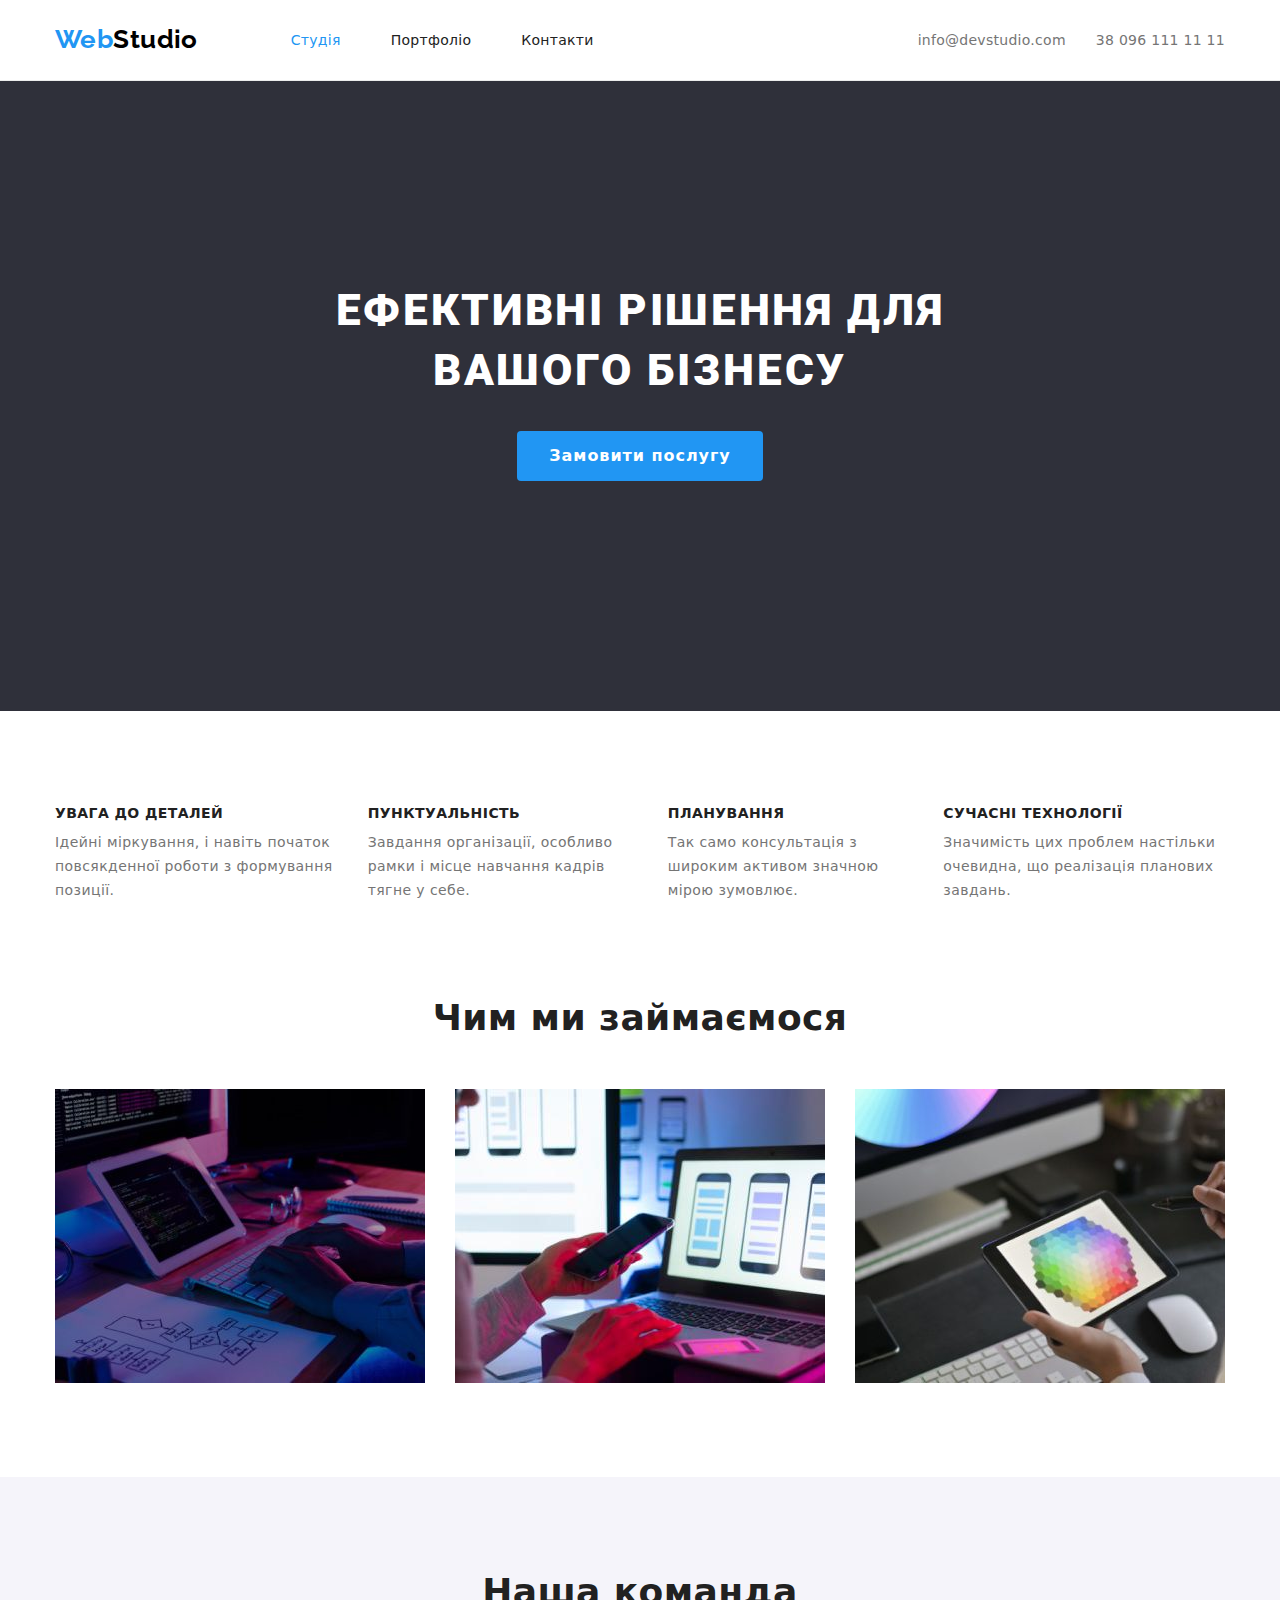
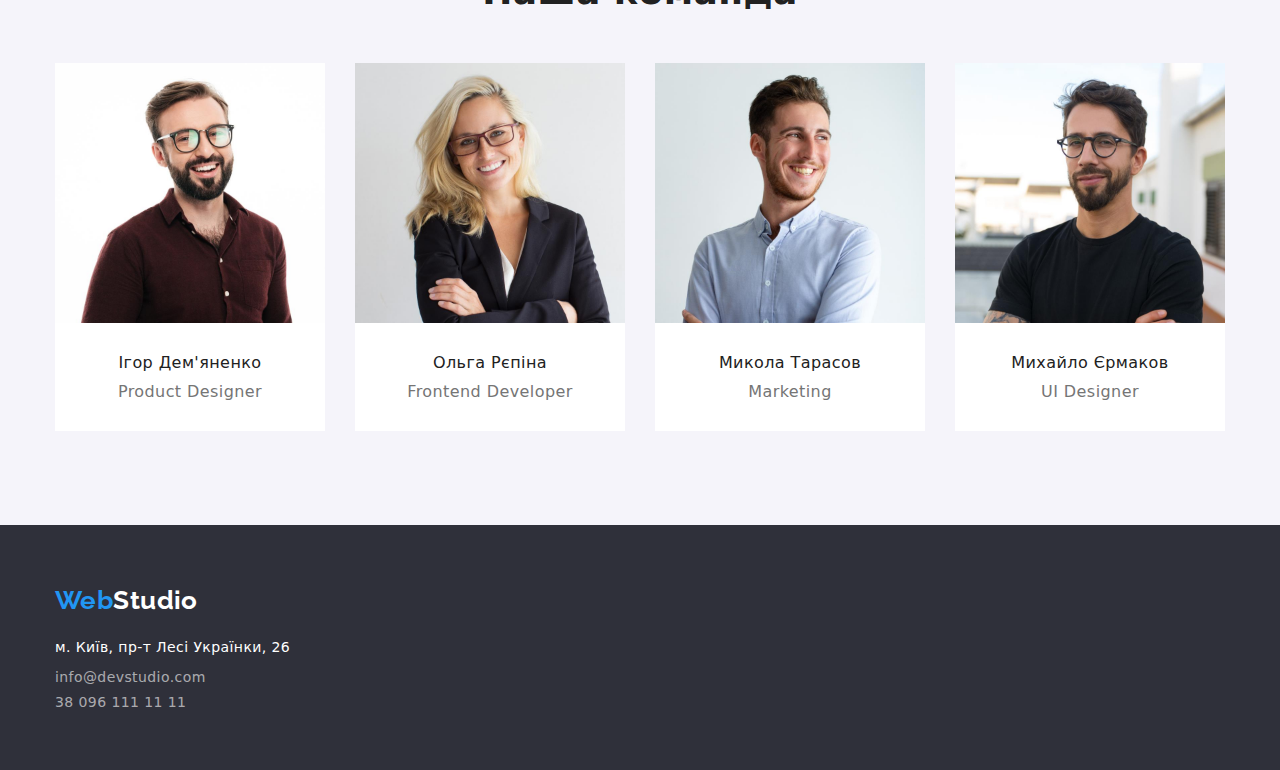
==== index.html @ 90febdc0 "Initial commit" ====
<!DOCTYPE html>
<html lang="uk">
<head>
    <meta charset="UTF-8">
    <meta http-equiv="X-UA-Compatible" content="IE=edge">
    <meta name="viewport" content="width=device-width, initial-scale=1.0">
    <title>Студія</title>
    <link rel="preconnect" href="https://fonts.googleapis.com" />
    <link rel="preconnect" href="https://fonts.gstatic.com" crossorigin />
    <link href="https://fonts.googleapis.com/css2?family=Raleway:wght@700&family=Roboto:wght@400;500;700;900&display=swap" rel="stylesheet" />
    <link rel="stylesheet" href="https://cdnjs.cloudflare.com/ajax/libs/modern-normalize/1.1.0/modern-normalize.css" integrity="sha512-Y0MM+V6ymRKN2zStTqzQ227DWhhp4Mzdo6gnlRnuaNCbc+YN/ZH0sBCLTM4M0oSy9c9VKiCvd4Jk44aCLrNS5Q==" crossorigin="anonymous" referrerpolicy="no-referrer" />
    <link rel="stylesheet" href="./css/styles.css" /><link rel="stylesheet" href="https://cdnjs.cloudflare.com/ajax/libs/modern-normalize/1.1.0/modern-normalize.css" integrity="sha512-Y0MM+V6ymRKN2zStTqzQ227DWhhp4Mzdo6gnlRnuaNCbc+YN/ZH0sBCLTM4M0oSy9c9VKiCvd4Jk44aCLrNS5Q==" crossorigin="anonymous" referrerpolicy="no-referrer"/>    <title>Студія</title>
</head>
<body>
    <header class="header">
        <div class="container link-item">
              <nav class="nav">
            <a class="text" href="/"><span class="web">Web</span>Studio</a>
            <ul class="header-container">
                <li class="item"><a class="header-nav-link courrent" href="./index.html">Студія</a>
        </li>
                <li class="item">
                 <a class="header-nav-link" href="./portfolio.html">
                 Портфоліо
                 </a>
             </li>
                <li class="item">
<a class="header-nav-link" href="#">
                    Контакти</a>
            </li>
            </ul>
            </nav>
        
            <ul class="link-item contacts-flex">
                <li>
                <a class="contacts" href="mailto:info@devstudio.com">info@devstudio.com</a>
            </li>
            <li>
                <a class="contacts" href="tel:+380961111111">38 096 111 11 11</a>
            </li>
            </ul>
        </div>
    
    </header>
<main>
    
        <section class="color-section">



            <div class="container">

            <h1 class="hero">Ефективні рішення для вашого бізнесу</h1>
            <button class="button-section-index" type="button">
            Замовити послугу </button>   
        </section>


    <section class="section">
        
        <div class="container">

        <h2 hidden>Наші переваги</h2>
        <ul class="section-paragraph">
            <li class="item-perevagu">
                <h3 class="section-title-benefits">УВАГА ДО ДЕТАЛЕЙ</h3>
                <p class="paragraph-title-benefits">
                    Ідейні міркування, і навіть початок повсякденної роботи з формування позиції.
                </p>
            </li>
            <li class="item-perevagu">
                <h3 class="section-title-benefits">ПУНКТУАЛЬНІСТЬ</h3>
                <p class="paragraph-title-benefits">
                    Завдання організації, особливо рамки і місце навчання кадрів тягне у себе.
                </p>
            </li>
            <li class="item-perevagu">
                <h3 class="section-title-benefits">ПЛАНУВАННЯ</h3>
                <p class="paragraph-title-benefits">
                    Так само консультація з широким активом значною мірою зумовлює.
                </p>
            </li>
            <li class="item-perevagu">
                <h3 class="section-title-benefits">СУЧАСНІ ТЕХНОЛОГІЇ</h3>
                <p class="paragraph-title-benefits">
                    Значимість цих проблем настільки очевидна, що реалізація планових завдань.
                </p>
            </li>
        </ul>
        </div>
    </section>

    <section class="padding-zero">
        <div class="container">
        <div class="third-pad">
        <h2 class="section-title-text">Чим ми займаємося</h2>
        </div>
        <ul class="gap-list">
            <li class="box-item">
                <img src="./images/box1.jpg" alt="Десктопні програми" width=370  height="294" />
            </li>
            <li class="box-item">
                <img src="./images/box2.jpg" alt="Мобільні програми" width=370  height="294" />
            </li>
            <li class="box-item">
                <img src="./images/box3.jpg" alt="Дизайнерські рішення" width=370  height="294" />
            </li>
        </ul>
        </div>
    </section>

    <section class="section fon">
        <div class="container">
        <h2 class="section-title-text-last">Наша команда</h2>

        <ul class="gap-list">
                <li class="item-pers">
            <img src="./images/pers1.jpg" alt="Ігор Дем'яненко"  width=270  height="260">
                <div class="profession-size">
                    <h3 class="section-name">Ігор Дем'яненко</h3>
                    <p class="profession">Product Designer</p>
                </div>    
            </li>
            <li class="item-pers">
                <img src="./images/pers2.jpg" alt="Ольга Рєпіна"  width=270  height="260">
                <div class="profession-size"> 
                    <h3 class="section-name">Ольга Рєпіна</h3>
                    <p class="profession">Frontend Developer</p>
                </div>    
            </li>
            <li class="item-pers">
                <img src="./images/pers3.jpg" alt="Микола Тарасов"  width=270  height="260">
                <div class="profession-size"> 
                    <h3 class="section-name">Микола Тарасов</h3>
                    <p class="profession">Marketing</p>
                </div>    
            </li>
            <li class="item-pers">
                <img src="./images/pers4.jpg" alt="Михайло Єрмаков"  width=270  height="260">
                <div class="profession-size">
                    <h3 class="section-name">Михайло Єрмаков</h3>
                    <p class="profession">UI Designer</p>
                </div>    
            </li>
        </ul>
    </div>  
    </section>

</main>
    
        <footer class="footer-fon">
            <div class="container">
            <a href="/" class=logo-footer>
                <span class="web">Web</span><span class="studio-white">Studio</span>
            </a>
            <address>

                <ul>
                    <li class="item-footer">
                        <a class="footer-google" href="https://goo.gl/maps/ibuLNQxGVC2uv8bN8">м. Київ, пр-т Лесі Українки, 26</a>
                    </li>
                    <li class="item-footer">
                        <a class="footer-text" href="mailto:info@devstudio.com">info@devstudio.com</a>
                    </li>
                    <li>
                        <a class="footer-text" href="tel:+380961111111">38 096 111 11 11</a>
                    </li>
                </ul>
            
            </address>
        </div>

        </footer>
</body>
</html>
---- css/styles.css ----
:root
{
    --blue: #2196F3;
    --white: #ffffff;
    --gray: #757575;
    --footer: rgba(255, 255, 255, 0.6);
    --logo-blk: #000000;
    --fon-footer: #2F303A;
    --botton-two: #F5F4FA;
    --border: #EEEEEE;
    

}
h1,
h2,
h3,
h4,
h5,
h6,
p 
{
    margin: 0;
}
ul
{
    list-style: none;
    margin: 0;
    padding: 0;
}
body{
    font-family: 'Roboto', sans-serif;
    font-size: 14px;
    letter-spacing: 0.03em;
    color: #212121;

}
img
{
    display: block;
}
.text 
{
    text-decoration: none;



}


.cards {
border: 1px solid var(--border);
}

.header-nav-link

{
text-decoration: none;
color:inherit ;
font-weight: 500;
line-height: 1.1428;
letter-spacing: 0.02em;
padding-top: 32px;
padding-bottom: 32px;
display: flex;



}

.header-nav-link:hover
{
color: var(--blue);

}
.contacts:hover
{
color: var(--blue);}

.courrent
{
    color: var(--blue);
}
.web
{
font-family: 'Raleway';
font-weight: 700;
font-size: 26px;
line-height: 1.1923;
color: var(--blue);}
.header
{
border-bottom: 1px solid #ECECEC;;
}
.nav{
display: flex;
margin-right: auto;
}
.text {
font-family: 'Raleway';
font-weight: 700;
font-size: 26px;
line-height: 1.1923;
color: var(--logo-blk);
display: flex;
margin-right: 93px;
padding-top: 24px;
padding-bottom: 25px;


}
.fon
{
    background-color: var(--botton-two);
}
.studio-white {
font-family: 'Raleway';
font-weight: 700;
font-size: 26px;
line-height: 1.1923;
color: var(--white);

}

.footer-fon
{
padding:60px 0;
background-color: var(--fon-footer);



}

.contacts
{
    font-weight: 500;
    line-height: 1.1428;
    letter-spacing: 0.02em;
    color: var(--gray);
    text-decoration: none;
    display: inline-block;
    padding-top: 32px;
    padding-bottom: 32px;
}
.padding-zero{
padding-top: 0;   
padding-bottom: 94px; 
}




.hero {
    font-family: 'Roboto';
    font-weight: 900;
    font-size: 44px;
    line-height: 1.3636; 
    letter-spacing: 0.06em;
    text-transform: uppercase;
    color: var(--white);
    width: 696px;
    margin-left: auto;
    margin-right: auto;
    text-align: center;
    margin-bottom: 30px;
}
.color-section
{
    padding: 200px 0;
    background: var(--fon-footer);
}
.button-section-index
{
font-weight: 700;
font-size: 16px;
line-height: 1.875;
letter-spacing: 0.06em;
cursor: pointer;
background: var(--blue);
color: var(--white);
border-radius: 4px;
border: none;
padding: 10px 32px;
min-width: 216px;
text-align: center;
margin-left: auto;
margin-right: auto;
display: flex;
justify-content: center;
margin-bottom: 30px;
}
.third-pad
{
padding-top: 0;
}

.button-first
{
    margin-left: auto;
    margin-right: auto;
    display: flex;
    justify-content: center;
}
.item-perevagu
{
flex-basis: calc(100% - 90px)/4;
}
.paragraph-title-benefits
{
font-weight: 400;
line-height: 1.7142;


color: var(--gray);
}
.section-title-benefits
{
font-size: 14px;
line-height: 1.1428;
margin-bottom: 10px;
}
.section-title-text
{
font-size: 36px;
line-height: 1.1666;
margin-bottom: 50px;
text-align: center;
}
.section-title-text-last
{
font-size: 36px;
line-height: 1.1666;
margin-bottom: 50px;
margin-left: auto;
margin-right: auto;
text-align: center;
}


.gap-list
{
    display: flex;
    gap: 30px;
}
.box-item
{
    width: calc((100% - 60px)/3);
}
.item-pers
{
    width: calc((100% - 9px)/4);
    background-color: var(--white);
    
}
.footer-google
{
font-weight: normal;
line-height: 1.7142;
color: var(--white);
text-decoration: none;
}
.item-footer {
margin-bottom: 9px;
}



.footer-text
{
        font-weight: normal;
        line-height: 0.5833;
        text-decoration: none;
        color: var(--footer);
}
.profession-size
{
    padding-bottom: 30px;
    padding-top: 30px;
    
}
.section-name
{
font-weight: 500;
font-size: 16px;
line-height: 1.1875;
margin-bottom: 10px; 
text-align: center;
}
.profession
{
font-size: 16px;
line-height: 1.1875;
color: var(--gray);
text-align: center;
}


.button-portfolio {
font-family: inherit;
cursor: pointer;
font-weight: 500;
font-size: 16px;
line-height: 1.625;
background: var(--botton-two);
border: none;
padding: 6px 22px;
text-align: center;
border-radius: 4px;
}
.button-portfolio:hover,
.button-portfolio:focus
{
background-color: var(--blue);
color: var(--white);
}
.portfolio-title {
font-size: 18px;
line-height: 2;
letter-spacing: 0.06em;
margin-bottom: 4px;
}
.portfolio-paragraf {
    font-weight: 400;
    font-size: 16px;
    line-height: 1.875;
    color: var(--gray); 
}


address
{
    font-style: normal;
}
.container
{
width: 1200px;
padding-left: 15px;
padding-right: 15px;
margin: 0 auto;


}
.section
{
padding-top: 94px;
padding-bottom: 94px; 
}
.img-port
{
    padding: 20px 24px;
    border: 1px solid var(--border);
    border-top: none;
}

.portt {
    display: flex;
    gap: 30px;
    flex-wrap: wrap;
}
.item-portfolio {
    width: calc((100% - 60px)/3); }
    
.section-paragraph
{
    display: flex;
    gap: 30px;
}
.button-list
{
    display: flex;
    margin-bottom: 50px;
    gap:8px;
    justify-content: center;
}



.link-item
{
    display: flex;
}
.header-container
{
    gap: 50px;
    display: flex;
    text-align: center;
    

}

.contacts-flex
{
    
    gap: 30px;
}
.logo-footer
{
    display: block;
    margin-bottom: 20px;
    text-decoration: none;

}
.footer-google:hover
{
    color: var(--blue);
}
.footer-text:hover
{
    color: var(--blue);

}
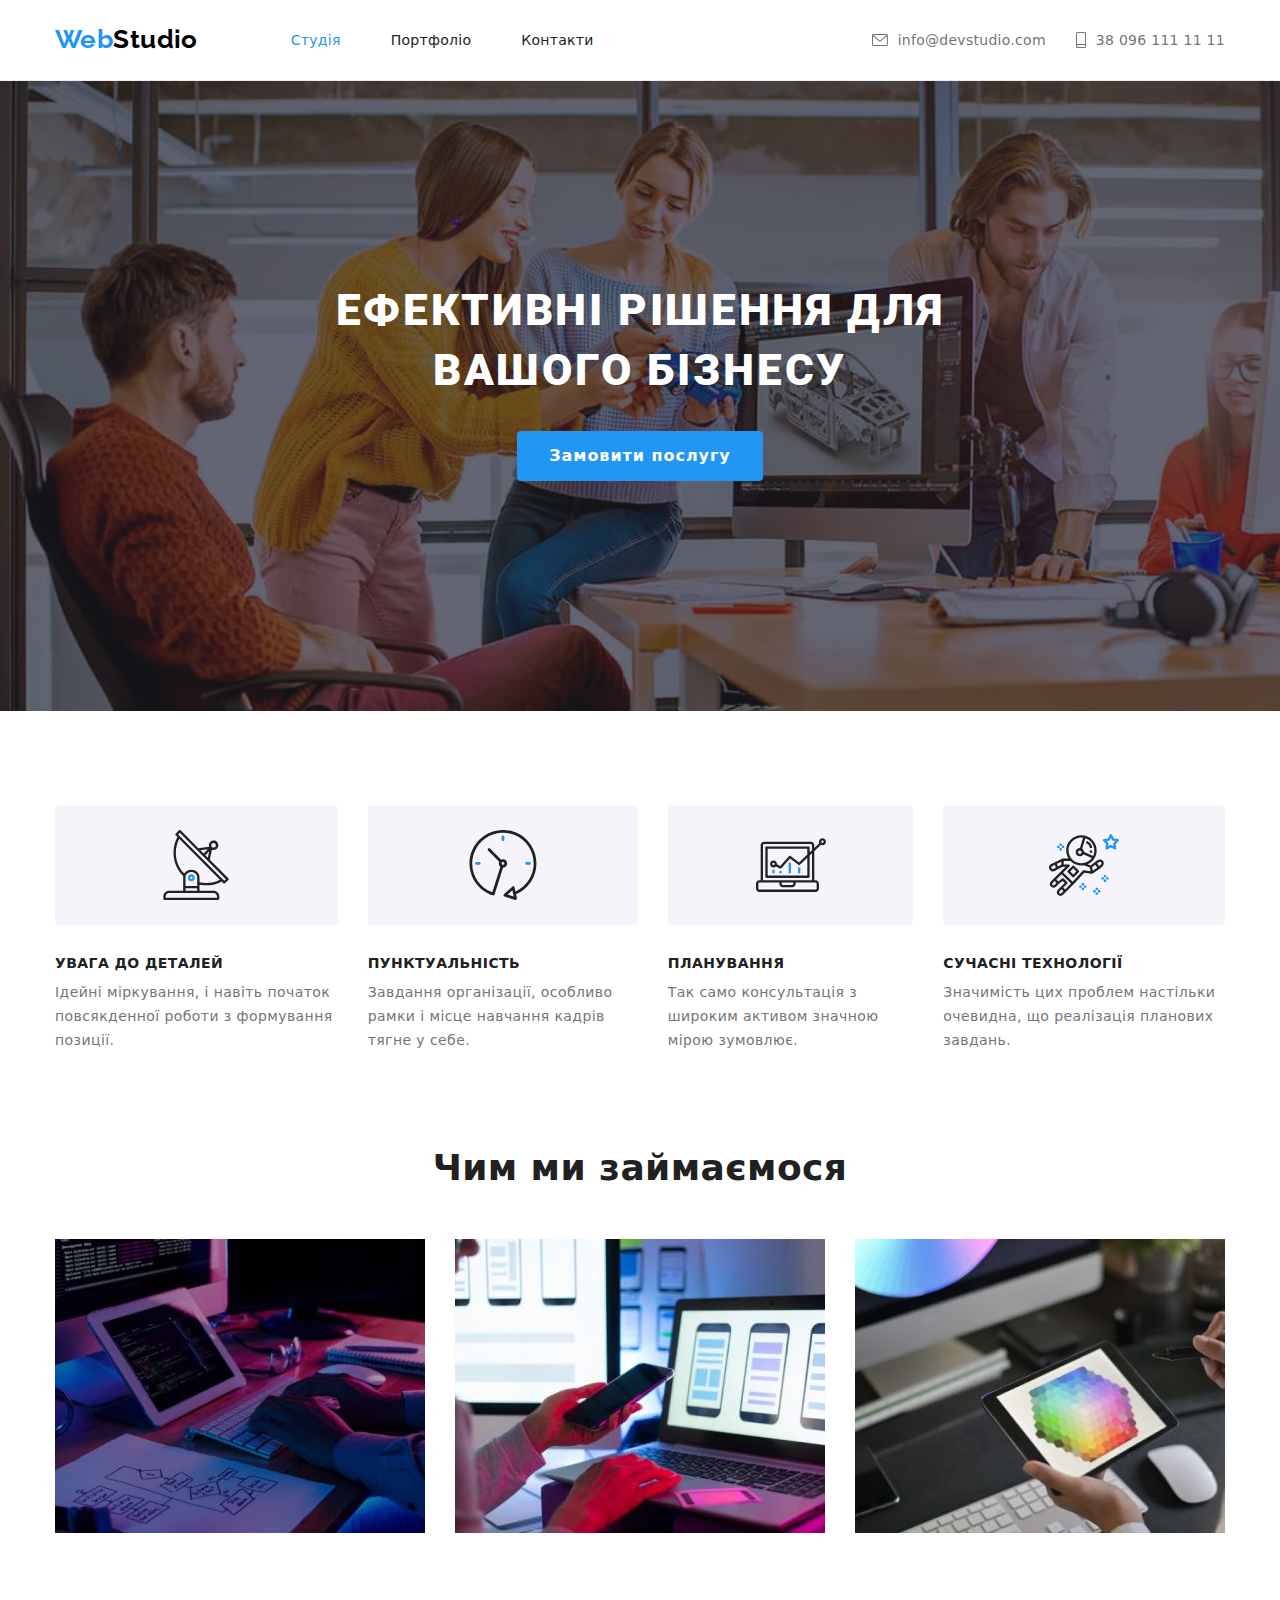
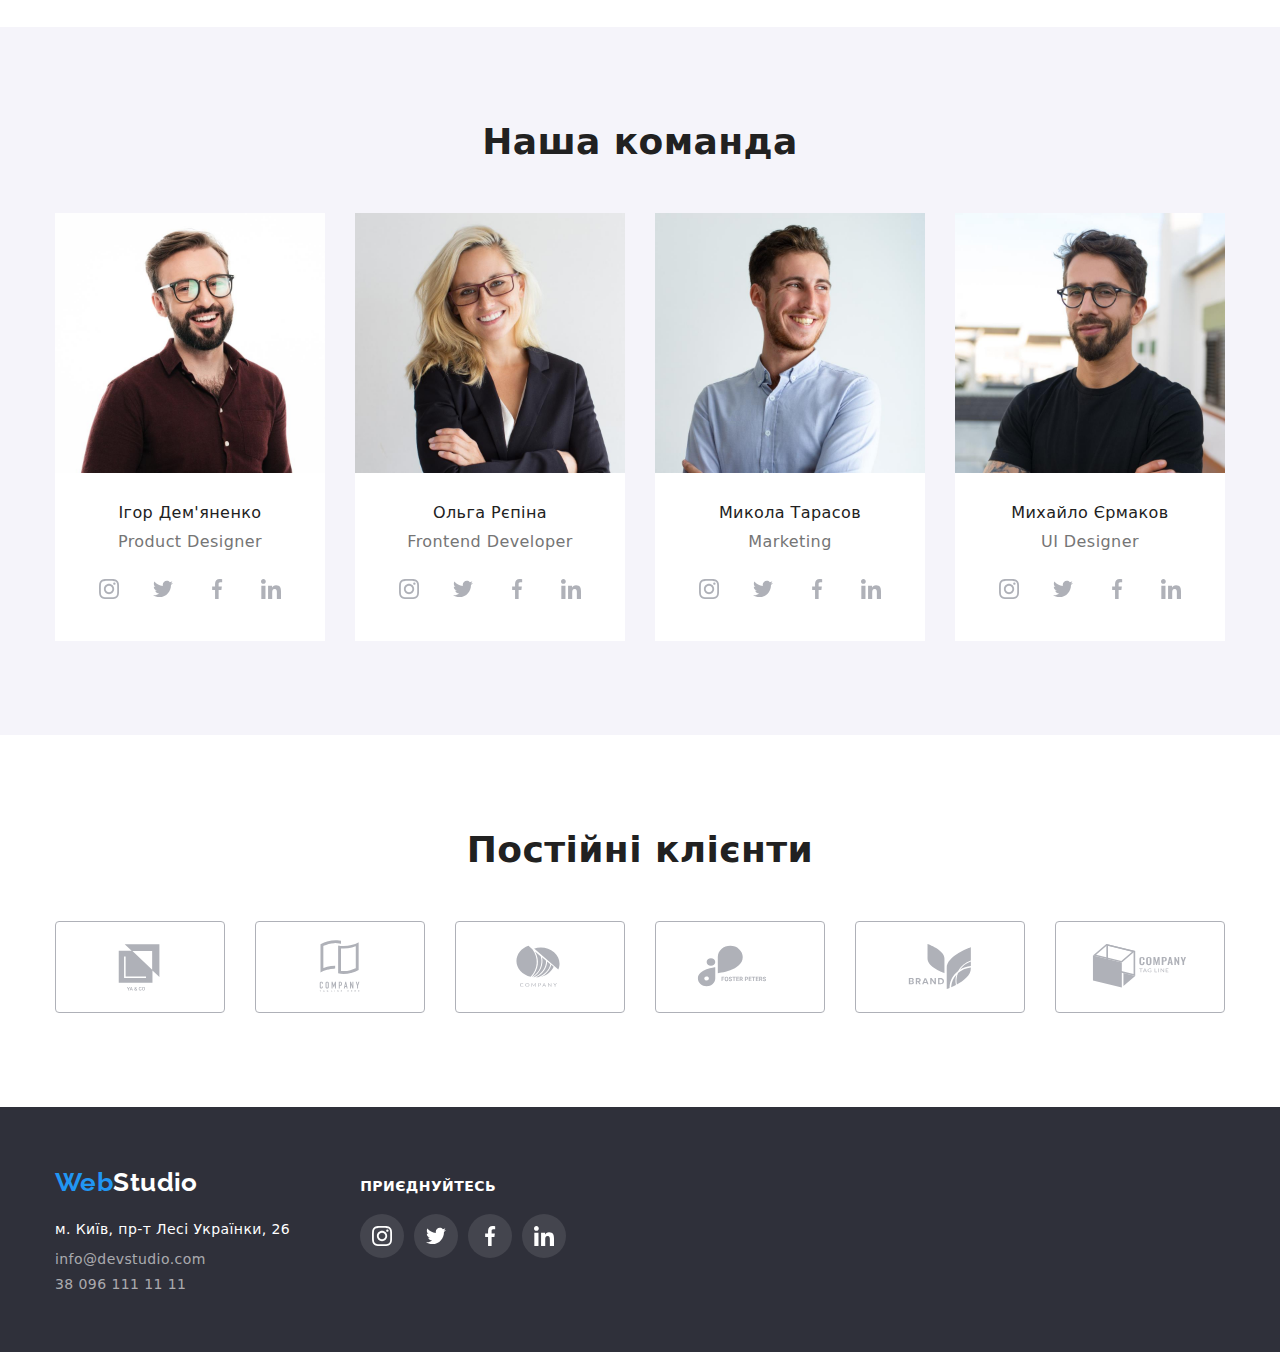
==== commit 96673332: "04 hw" ====
--- a/index.html
+++ b/index.html
@@ -9,7 +9,7 @@
     <link rel="preconnect" href="https://fonts.gstatic.com" crossorigin />
     <link href="https://fonts.googleapis.com/css2?family=Raleway:wght@700&family=Roboto:wght@400;500;700;900&display=swap" rel="stylesheet" />
     <link rel="stylesheet" href="https://cdnjs.cloudflare.com/ajax/libs/modern-normalize/1.1.0/modern-normalize.css" integrity="sha512-Y0MM+V6ymRKN2zStTqzQ227DWhhp4Mzdo6gnlRnuaNCbc+YN/ZH0sBCLTM4M0oSy9c9VKiCvd4Jk44aCLrNS5Q==" crossorigin="anonymous" referrerpolicy="no-referrer" />
-    <link rel="stylesheet" href="./css/styles.css" /><link rel="stylesheet" href="https://cdnjs.cloudflare.com/ajax/libs/modern-normalize/1.1.0/modern-normalize.css" integrity="sha512-Y0MM+V6ymRKN2zStTqzQ227DWhhp4Mzdo6gnlRnuaNCbc+YN/ZH0sBCLTM4M0oSy9c9VKiCvd4Jk44aCLrNS5Q==" crossorigin="anonymous" referrerpolicy="no-referrer"/>    <title>Студія</title>
+    <link rel="stylesheet" href="./css/styles.css" /><link rel="stylesheet" href="https://cdnjs.cloudflare.com/ajax/libs/modern-normalize/1.1.0/modern-normalize.css" integrity="sha512-Y0MM+V6ymRKN2zStTqzQ227DWhhp4Mzdo6gnlRnuaNCbc+YN/ZH0sBCLTM4M0oSy9c9VKiCvd4Jk44aCLrNS5Q==" crossorigin="anonymous" referrerpolicy="no-referrer"/>
 </head>
 <body>
     <header class="header">
@@ -33,10 +33,14 @@
         
             <ul class="link-item contacts-flex">
                 <li>
-                <a class="contacts" href="mailto:info@devstudio.com">info@devstudio.com</a>
+                <a class="contacts" href="mailto:info@devstudio.com"><svg class="header-icon" width="16" height="12">
+                    <use href="./images/icons.svg#icon-envelope"></use>
+                </svg> info@devstudio.com</a>
             </li>
             <li>
-                <a class="contacts" href="tel:+380961111111">38 096 111 11 11</a>
+                <a class="contacts" href="tel:+380961111111"><svg class="header-icon" width="10"  height="16">
+                    <use href="./images/icons.svg#icon-smartphone"></use>
+                </svg> 38 096 111 11 11</a>
             </li>
             </ul>
         </div>
@@ -46,13 +50,12 @@
     
         <section class="color-section">
 
-
-
-            <div class="container">
+     <div class="container">
 
             <h1 class="hero">Ефективні рішення для вашого бізнесу</h1>
             <button class="button-section-index" type="button">
             Замовити послугу </button>   
+     </div>
         </section>
 
 
@@ -63,24 +66,36 @@
         <h2 hidden>Наші переваги</h2>
         <ul class="section-paragraph">
             <li class="item-perevagu">
+                <div class="icon-wrap"> <svg width="70" height="70">
+                    <use href="./images/icons.svg#icon-antenna"></use>
+                </svg></div>
                 <h3 class="section-title-benefits">УВАГА ДО ДЕТАЛЕЙ</h3>
                 <p class="paragraph-title-benefits">
                     Ідейні міркування, і навіть початок повсякденної роботи з формування позиції.
                 </p>
             </li>
             <li class="item-perevagu">
+                <div class="icon-wrap"> <svg width="70" height="70">
+                    <use href="./images/icons.svg#icon-clock"></use>
+                </svg></div>
                 <h3 class="section-title-benefits">ПУНКТУАЛЬНІСТЬ</h3>
                 <p class="paragraph-title-benefits">
                     Завдання організації, особливо рамки і місце навчання кадрів тягне у себе.
                 </p>
             </li>
             <li class="item-perevagu">
+                <div class="icon-wrap"> <svg width="70" height="70">
+                    <use href="./images/icons.svg#icon-diagram"></use>
+                </svg></div>
                 <h3 class="section-title-benefits">ПЛАНУВАННЯ</h3>
                 <p class="paragraph-title-benefits">
                     Так само консультація з широким активом значною мірою зумовлює.
                 </p>
             </li>
             <li class="item-perevagu">
+                <div class="icon-wrap"> <svg width="70" height="70">
+                    <use href="./images/icons.svg#icon-astronaut"></use>
+                </svg></div>
                 <h3 class="section-title-benefits">СУЧАСНІ ТЕХНОЛОГІЇ</h3>
                 <p class="paragraph-title-benefits">
                     Значимість цих проблем настільки очевидна, що реалізація планових завдань.
@@ -90,7 +105,7 @@
         </div>
     </section>
 
-    <section class="padding-zero">
+    <section class="section padding-zero">
         <div class="container">
         <div class="third-pad">
         <h2 class="section-title-text">Чим ми займаємося</h2>
@@ -115,17 +130,78 @@
 
         <ul class="gap-list">
                 <li class="item-pers">
-            <img src="./images/pers1.jpg" alt="Ігор Дем'яненко"  width=270  height="260">
+            <img src="./images/pers1.jpg" alt="Ігор Дем'яненко"  width="270"  height="260">
                 <div class="profession-size">
                     <h3 class="section-name">Ігор Дем'яненко</h3>
                     <p class="profession">Product Designer</p>
-                </div>    
+                    <ul class="team-list-icon">
+                        <li class="team-icon-item">
+                            <a class="team-link-icon" href="/">
+                                <svg class="team-icon" width="20"  height="20">
+                                    <use href="./images/icons.svg#icon-instagram"></use>
+                                </svg>
+                            </a>
+                        </li>
+                        <li class="team-icon-item">
+                            <a class="team-link-icon" href="/">
+                                <svg class="team-icon" width="20"  height="20">
+                                    <use href="./images/icons.svg#icon-twittericon"></use>
+                                </svg>
+                            </a>
+                        </li>
+                        <li class="team-icon-item">
+                            <a class="team-link-icon" href="/">
+                                <svg class="team-icon" width="20"  height="20">
+                                    <use href="./images/icons.svg#icon-facebookicon"></use>
+                                </svg>
+                            </a>
+                        </li>
+                        <li class="team-icon-item">
+                            <a class="team-link-icon" href="/">
+                                <svg class="team-icon" width="20"  height="20">
+                                    <use href="./images/icons.svg#icon-linkedinicon"></use>
+                                </svg>
+                            </a>
+                        </li>
+                    </ul>
+                </div>
+                
             </li>
             <li class="item-pers">
                 <img src="./images/pers2.jpg" alt="Ольга Рєпіна"  width=270  height="260">
                 <div class="profession-size"> 
                     <h3 class="section-name">Ольга Рєпіна</h3>
                     <p class="profession">Frontend Developer</p>
+                    <ul class="team-list-icon">
+                        <li class="team-icon-item">
+                            <a class="team-link-icon" href="/">
+                                <svg class="team-icon" width="20"  height="20">
+                                    <use href="./images/icons.svg#icon-instagram"></use>
+                                </svg>
+                            </a>
+                        </li>
+                        <li class="team-icon-item">
+                            <a class="team-link-icon" href="/">
+                                <svg class="team-icon" width="20"  height="20">
+                                    <use href="./images/icons.svg#icon-twittericon"></use>
+                                </svg>
+                            </a>
+                        </li>
+                        <li class="team-icon-item">
+                            <a class="team-link-icon" href="/">
+                                <svg class="team-icon" width="20"  height="20">
+                                    <use href="./images/icons.svg#icon-facebookicon"></use>
+                                </svg>
+                            </a>
+                        </li>
+                        <li class="team-icon-item">
+                            <a class="team-link-icon" href="/">
+                                <svg class="team-icon" width="20"  height="20">
+                                    <use href="./images/icons.svg#icon-linkedinicon"></use>
+                                </svg>
+                            </a>
+                        </li>
+                    </ul>
                 </div>    
             </li>
             <li class="item-pers">
@@ -133,6 +209,36 @@
                 <div class="profession-size"> 
                     <h3 class="section-name">Микола Тарасов</h3>
                     <p class="profession">Marketing</p>
+                    <ul class="team-list-icon">
+                        <li class="team-icon-item">
+                            <a class="team-link-icon" href="/">
+                                <svg class="team-icon" width="20"  height="20">
+                                    <use href="./images/icons.svg#icon-instagram"></use>
+                                </svg>
+                            </a>
+                        </li>
+                        <li class="team-icon-item">
+                            <a class="team-link-icon" href="/">
+                                <svg class="team-icon" width="20"  height="20">
+                                    <use href="./images/icons.svg#icon-twittericon"></use>
+                                </svg>
+                            </a>
+                        </li>
+                        <li class="team-icon-item">
+                            <a class="team-link-icon" href="/">
+                                <svg class="team-icon" width="20"  height="20">
+                                    <use href="./images/icons.svg#icon-facebookicon"></use>
+                                </svg>
+                            </a>
+                        </li>
+                        <li class="team-icon-item">
+                            <a class="team-link-icon" href="/">
+                                <svg class="team-icon" width="20"  height="20">
+                                    <use href="./images/icons.svg#icon-linkedinicon"></use>
+                                </svg>
+                            </a>
+                        </li>
+                    </ul>
                 </div>    
             </li>
             <li class="item-pers">
@@ -140,16 +246,96 @@
                 <div class="profession-size">
                     <h3 class="section-name">Михайло Єрмаков</h3>
                     <p class="profession">UI Designer</p>
+                    <ul class="team-list-icon">
+                        <li class="team-icon-item">
+                            <a class="team-link-icon" href="/">
+                                <svg class="team-icon" width="20"  height="20">
+                                    <use href="./images/icons.svg#icon-instagram"></use>
+                                </svg>
+                            </a>
+                        </li>
+                        <li class="team-icon-item">
+                            <a class="team-link-icon" href="/">
+                                <svg class="team-icon" width="20"  height="20">
+                                    <use href="./images/icons.svg#icon-twittericon"></use>
+                                </svg>
+                            </a>
+                        </li>
+                        <li class="team-icon-item">
+                            <a class="team-link-icon" href="/">
+                                <svg class="team-icon" width="20"  height="20">
+                                    <use href="./images/icons.svg#icon-facebookicon"></use>
+                                </svg>
+                            </a>
+                        </li>
+                        <li class="team-icon-item">
+                            <a class="team-link-icon" href="/">
+                                <svg class="team-icon" width="20"  height="20">
+                                    <use href="./images/icons.svg#icon-linkedinicon"></use>
+                                </svg>
+                            </a>
+                        </li>
+                    </ul>
                 </div>    
+
             </li>
         </ul>
     </div>  
     </section>
-
+<section class="section">
+    <div class="container">
+        <h2 class="hero-last-section">Постійні клієнти</h2>
+        <ul class="clien-list">
+            <li class="clien-item">
+                <a class="link-clien" href="">
+                    <svg class="icon-client"  width="106"  height="60">
+                        <use href="./images/icons.svg#icon-logo1"></use>
+                    </svg>
+                </a>
+            </li>
+            <li class="clien-item">
+                <a class="link-clien" href="">
+                    <svg class="icon-client"  width="106"  height="60">
+                        <use href="./images/icons.svg#icon-logo2"></use>
+                    </svg>
+                </a>
+            </li>
+            <li class="clien-item">
+                <a class="link-clien" href="">
+                    <svg class="icon-client"  width="106"  height="60">
+                        <use href="./images/icons.svg#icon-logo3"></use>
+                    </svg>
+                </a>
+            </li>
+            <li class="clien-item">
+                <a class="link-clien" href="">
+                    <svg class="icon-client"  width="106"  height="60">
+                        <use href="./images/icons.svg#icon-logo4"></use>
+                    </svg>
+                </a>
+            </li>
+            <li class="clien-item">
+                <a class="link-clien" href="">
+                    <svg class="icon-client"  width="106"  height="60">
+                        <use href="./images/icons.svg#icon-logo5"></use>
+                    </svg>
+                </a>
+            </li>
+            <li class="clien-item">
+                <a class="link-clien" href="">
+                    <svg class="icon-client"  width="106"  height="60">
+                        <use href="./images/icons.svg#icon-logo6"></use>
+                    </svg>
+                </a>
+            </li>
+        </ul>
+    </div>
+</section>
 </main>
     
         <footer class="footer-fon">
-            <div class="container">
+            <div class="container foter-container">
+            <div class="address-wrap">
             <a href="/" class=logo-footer>
                 <span class="web">Web</span><span class="studio-white">Studio</span>
             </a>
@@ -166,9 +352,43 @@
                         <a class="footer-text" href="tel:+380961111111">38 096 111 11 11</a>
                     </li>
                 </ul>
-            
+              
             </address>
-        </div>
+            </div>
+            <div>
+            <p class="benefits-footer">приєднуйтесь</p>
+            <ul class="footer-soc-list">
+                <li class="footer-soc-item">
+                <a class="footer-soc-link" href="">
+                    <svg width="20" height="20" class="footer-soc-icon">
+                    <use href="./images/icons.svg#icon-instagram"></use>
+                    </svg>
+                </a>
+            </li>
+            <li class="footer-soc-item">
+                <a class="footer-soc-link" href="">
+                    <svg width="20" height="20" class="footer-soc-icon">
+                        <use href="./images/icons.svg#icon-twittericon"></use>
+                    </svg>
+                </a>
+            </li>
+            <li class="footer-soc-item">
+                <a class="footer-soc-link" href="">
+                    <svg width="20" height="20" class="footer-soc-icon">
+                        <use href="./images/icons.svg#icon-facebookicon"></use>
+                    </svg>
+                </a>
+            </li>
+            <li class="footer-soc-item">
+                <a class="footer-soc-link" href="">
+                    <svg width="20" height="20" class="footer-soc-icon">
+                        <use href="./images/icons.svg#icon-linkedinicon"></use>
+                    </svg>
+                </a>
+            </li>
+        </ul>
+        </div>
+            </div>
 
         </footer>
 </body>
--- a/css/styles.css
+++ b/css/styles.css
@@ -8,6 +8,8 @@
     --fon-footer: #2F303A;
     --botton-two: #F5F4FA;
     --border: #EEEEEE;
+    --icon-fill: #AFB1B8;
+    --icon-footer:rgba(255, 255, 255, 0.1);
     
 
 }
@@ -137,15 +139,19 @@
     letter-spacing: 0.02em;
     color: var(--gray);
     text-decoration: none;
-    display: inline-block;
+    display: flex;
+    align-items: center;
     padding-top: 32px;
     padding-bottom: 32px;
 }
-.padding-zero{
-padding-top: 0;   
-padding-bottom: 94px; 
-}
-
+
+.section.padding-zero{
+padding-top: 0;    
+}
+.header-icon{
+    margin-right: 10px;
+    fill: currentColor;
+}
 
 
 
@@ -166,8 +172,16 @@
 .color-section
 {
     padding: 200px 0;
-    background: var(--fon-footer);
-}
+    background-image: linear-gradient(rgba(47, 48, 58, 0.4), rgba(47, 48, 58, 0.4)
+    ), url(../images/imgsection.jpg);
+    max-width: 1600px;
+    background-repeat: no-repeat;
+    background-size: cover;
+    margin: 0 auto;
+    }
+    .icon-wrap{
+
+    }
 .button-section-index
 {
 font-weight: 700;
@@ -241,6 +255,7 @@
     display: flex;
     gap: 30px;
 }
+
 .box-item
 {
     width: calc((100% - 60px)/3);
@@ -291,9 +306,39 @@
 line-height: 1.1875;
 color: var(--gray);
 text-align: center;
-}
-
-
+margin-bottom: 16px;
+}
+.team-list-icon{
+    display: flex;
+    justify-content: center;
+    gap: 10px;
+
+}
+.team-icon-item{
+    width: 44px;
+    height: 44px;
+}
+.team-link-icon{
+    width: 100%;
+    height: 100%;
+    display: flex;
+    justify-content: center;
+    align-items: center;
+    color: var(--icon-fill);
+    border-radius: 50%;
+    background-color: transparent;
+    
+
+}
+.team-link-icon:hover, 
+.team-link-icon:focus
+{
+color: var(--white);
+background-color: var(--blue);
+}
+.team-icon{
+    fill: currentColor;
+}
 .button-portfolio {
 font-family: inherit;
 cursor: pointer;
@@ -311,6 +356,7 @@
 {
 background-color: var(--blue);
 color: var(--white);
+box-shadow: 0px 3px 1px rgba(0, 0, 0, 0.1), 0px 1px 2px rgba(0, 0, 0, 0.08), 0px 2px 2px rgba(0, 0, 0, 0.12);
 }
 .portfolio-title {
 font-size: 18px;
@@ -324,6 +370,53 @@
     line-height: 1.875;
     color: var(--gray); 
 }
+.item-portfolio-link
+{
+display: block;
+text-decoration: none;
+color: inherit;
+}
+.item-portfolio-link:hover,
+.item-portfolio-link:focus
+{
+    box-shadow: 0px 1px 1px rgba(0, 0, 0, 0.12), 0px 4px 4px rgba(0, 0, 0, 0.06), 1px 4px 6px rgba(0, 0, 0, 0.16);
+}
+.hero-last-section {
+    font-size: 36px;
+line-height: 1.1666;
+text-align: center;
+margin-bottom: 50px;
+
+}
+.clien-list {
+    display: flex;
+    gap: 30px;
+}
+.clien-item {
+    width: 170px;
+    height: 92px;
+}
+.link-clien {
+    width: 100%;
+    height: 100%;
+    display: flex;
+    justify-content: center;
+    align-items: center;
+    border: 1px solid var(--icon-fill);
+    border-radius: 4px;
+    color: var(--icon-fill);
+
+}
+.link-clien:hover,
+.link-clien:focus
+{
+    color: var(--blue);
+    border-color: var(--blue);
+}
+.icon-client {
+    fill: currentColor;
+
+}
 
 
 address
@@ -363,6 +456,17 @@
 {
     display: flex;
     gap: 30px;
+
+}
+.icon-wrap{
+    
+    height: 120px;
+    background-color:var(--botton-two);
+    border-radius: 4px;
+    display: flex;
+    justify-content: center;
+    align-items: center;
+    margin-bottom: 30px;
 }
 .button-list
 {
@@ -408,3 +512,56 @@
     color: var(--blue);
 
 }
+
+.footer-soc-item {
+    width: 44px;
+    height: 44px;
+
+}
+.footer-soc-link {
+width: 100%;
+height: 100%;
+display: flex;
+justify-content: center;
+align-items: center;
+border-radius: 50%;
+background-color: var(--icon-footer);
+
+}
+
+.footer-soc-link:hover,
+.footer-soc-link:focus
+{
+    background-color: var(--blue);
+}
+
+.footer-soc-icon {
+    fill: var(--white);
+
+}
+.footer-soc-list
+{
+    display: flex;
+    gap: 10px;
+    justify-content: center;
+
+}
+.foter-container
+{
+    display: flex;
+    align-items: baseline;
+}
+.benefits-footer
+{
+font-weight: 700;
+line-height: calc(16 / 14);
+text-transform: uppercase;
+color: var(--white);
+margin-bottom: 20px;
+
+}
+.address-wrap
+{
+    margin-right: 70px;
+
+}